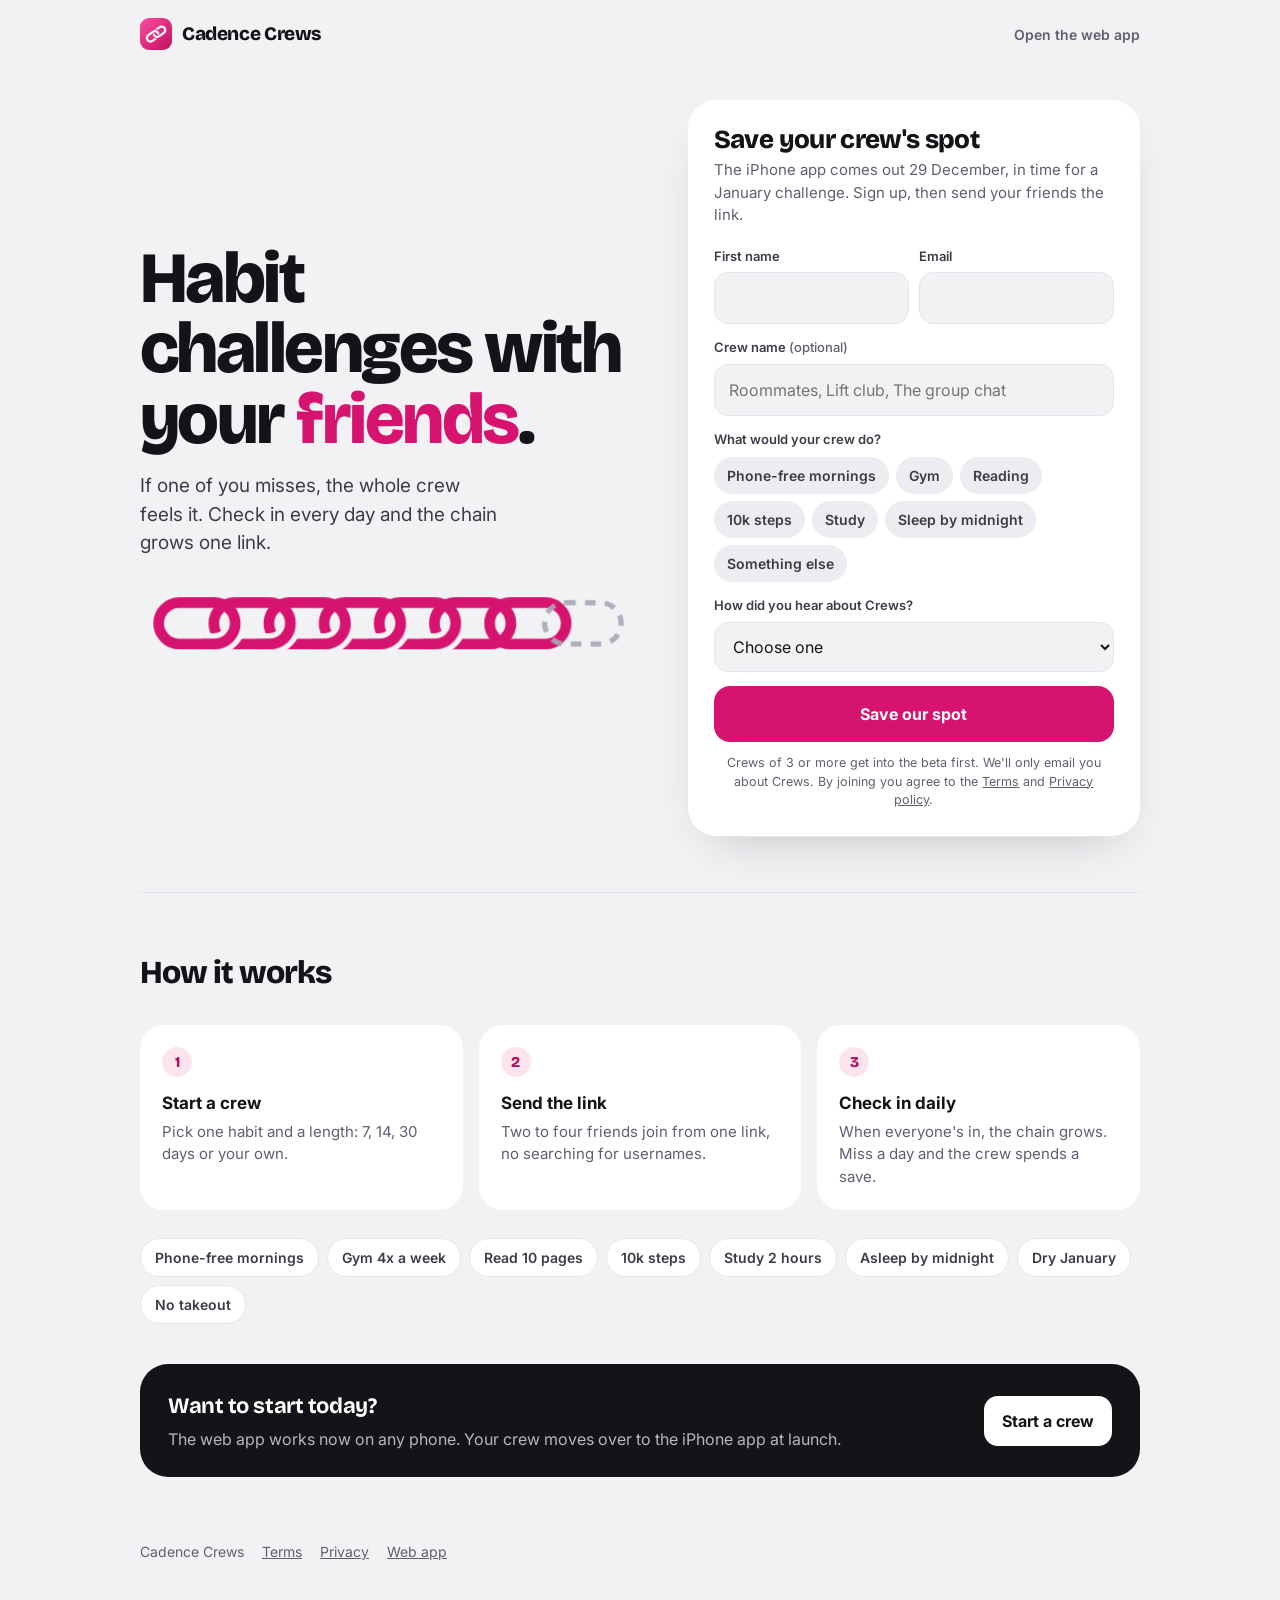
==== join/index.html @ 06589465 "Add Terms of Use, a 13+ agreement at sign-up, and fuller privacy policy Co-Authored-By: Claude Opus " ====
<!doctype html>
<html lang="en">
<head>
<meta charset="utf-8">
<meta name="viewport" content="width=device-width, initial-scale=1, viewport-fit=cover">
<title>Cadence Crews · Habit challenges with your friends</title>
<meta name="description" content="Start a habit challenge with 2 to 4 friends. Everyone checks in each day, and the chain only grows when the whole crew is in.">
<meta name="theme-color" content="#F2F2F5" media="(prefers-color-scheme: light)">
<meta name="theme-color" content="#0E0F13" media="(prefers-color-scheme: dark)">
<link rel="icon" href="../icon.svg" type="image/svg+xml">
<link rel="apple-touch-icon" href="../icon-180.png">
<meta property="og:title" content="Cadence Crews: habit challenges with your friends">
<meta property="og:description" content="If one of you misses, the whole crew feels it. Save your crew's spot.">
<meta property="og:image" content="https://tayneoh.github.io/cadence-crews/icon-512.png">
<meta name="twitter:card" content="summary">
<link rel="preconnect" href="https://fonts.googleapis.com">
<link rel="stylesheet" href="https://fonts.googleapis.com/css2?family=Bricolage+Grotesque:opsz,wght@12..96,500;12..96,700;12..96,800&family=Inter:wght@400;500;600;700&display=swap">
<style>
:root{
  --bg:#F2F2F5; --card:#FFFFFF; --ink:#141418; --muted:#5E6070; --soft:#3A3C48; --line:#E4E5EC; --chip:#ECECF1;
  --hero:#141418; --hero-fg:#FFFFFF; --hero-muted:#B4B6C2;
  --btn:#141418; --btn-fg:#FFFFFF;
  --chain:#D6146F; --chain-hi:#FF4FA3; --chain-text:#B0105C; --chain-tint:#FCE4EF; --chain-fg:#FFFFFF; --wait:#A6A8B6;
  --err:#B42318;
  --display:'Bricolage Grotesque',Inter,system-ui,sans-serif; --body:Inter,system-ui,-apple-system,sans-serif;
}
@media (prefers-color-scheme: dark){:root:not([data-theme="light"]){
  --bg:#0E0F13; --card:#1B1C22; --ink:#F2F2F5; --muted:#A0A3B1; --soft:#C9CBD6; --line:#2A2C35; --chip:#24262E;
  --hero:#1B1C22; --hero-fg:#FFFFFF; --hero-muted:#A0A3B1;
  --btn:#F2F2F5; --btn-fg:#141418;
  --chain:#FF3D96; --chain-hi:#FF5FA8; --chain-text:#FF7DB8; --chain-tint:#3A1427; --chain-fg:#141418; --wait:#5E6070;
  --err:#FF8A80; color-scheme:dark}}
:root[data-theme="dark"]{
  --bg:#0E0F13; --card:#1B1C22; --ink:#F2F2F5; --muted:#A0A3B1; --soft:#C9CBD6; --line:#2A2C35; --chip:#24262E;
  --hero:#1B1C22; --hero-fg:#FFFFFF; --hero-muted:#A0A3B1;
  --btn:#F2F2F5; --btn-fg:#141418;
  --chain:#FF3D96; --chain-hi:#FF5FA8; --chain-text:#FF7DB8; --chain-tint:#3A1427; --chain-fg:#141418; --wait:#5E6070;
  --err:#FF8A80; color-scheme:dark}
*{box-sizing:border-box}
html{-webkit-text-size-adjust:100%}
body{margin:0;background:var(--bg);color:var(--ink);font:16px/1.5 var(--body);-webkit-font-smoothing:antialiased}
a{color:inherit}
button,input,select{font:inherit;color:inherit}
.wrap{max-width:1040px;margin:0 auto;padding:0 20px}
header.top{display:flex;align-items:center;justify-content:space-between;padding:18px 0}
.brand{display:flex;align-items:center;gap:10px;font-family:var(--display);font-weight:800;font-size:19px;letter-spacing:-.02em;text-decoration:none}
.brand img{width:32px;height:32px;border-radius:9px}
.top a.app{font-size:14px;font-weight:600;color:var(--muted);text-decoration:none}
.top a.app:hover{color:var(--ink)}

.hero{display:grid;grid-template-columns:1.05fr .95fr;gap:48px;align-items:center;padding:32px 0 56px}
h1{font-family:var(--display);font-weight:800;letter-spacing:-.035em;line-height:.98;font-size:clamp(42px,6.4vw,72px);margin:0 0 18px}
h1 em{font-style:normal;color:var(--chain)}
.lede{font-size:19px;color:var(--soft);max-width:30ch;margin:0 0 26px}
.chainbox{margin:4px 0 26px;max-width:520px}
.chainbox svg{display:block;width:100%;height:auto;overflow:visible}
.counter{display:inline-flex;align-items:center;gap:8px;font-size:14px;font-weight:600;color:var(--muted)}
.counter b{font-family:var(--display);font-size:17px;color:var(--ink)}
.dot{width:8px;height:8px;border-radius:50%;background:var(--chain);box-shadow:0 0 0 4px var(--chain-tint)}

.card{background:var(--card);border-radius:28px;padding:26px;box-shadow:0 1px 0 var(--line),0 20px 50px -30px rgba(20,20,24,.35)}
.card h2{font-family:var(--display);font-weight:800;font-size:26px;letter-spacing:-.025em;line-height:1.05;margin:0 0 6px}
.card .sub{color:var(--muted);font-size:15px;margin:0 0 20px}
label.f{display:block;font-size:13px;font-weight:600;color:var(--soft);margin:0 0 6px}
.field{margin:0 0 14px}
.in{width:100%;border:1px solid var(--line);background:var(--bg);border-radius:14px;padding:13px 14px;font-size:16px;outline:none;transition:border-color .15s,box-shadow .15s}
.in:focus{border-color:var(--chain);box-shadow:0 0 0 3px var(--chain-tint)}
.two{display:grid;grid-template-columns:1fr 1fr;gap:10px}
.chips{display:flex;flex-wrap:wrap;gap:7px}
.chip{border:0;border-radius:99px;padding:8px 13px;font-size:14px;font-weight:600;background:var(--chip);color:var(--soft);cursor:pointer;transition:transform .1s}
.chip:active{transform:scale(.96)}
.chip[aria-pressed="true"]{background:var(--chain-tint);color:var(--chain-text)}
.btn{display:flex;align-items:center;justify-content:center;gap:8px;width:100%;border:0;border-radius:16px;padding:16px;font-weight:700;font-size:16px;background:var(--chain);color:var(--chain-fg);cursor:pointer;transition:transform .12s,opacity .15s}
.btn:active{transform:scale(.98)}
.btn[disabled]{opacity:.5;cursor:default}
.btn.dark{background:var(--btn);color:var(--btn-fg)}
.btn.ghost{background:var(--bg);color:var(--ink);border:1px solid var(--line)}
.fine{font-size:12.5px;color:var(--muted);margin:12px 0 0;text-align:center}
.err{color:var(--err);font-size:14px;font-weight:600;margin:0 0 12px;min-height:0}
.err:empty{display:none}
.hide{display:none!important}

.invite-head{display:flex;align-items:center;gap:12px;margin:0 0 16px}
.faces{display:flex}
.av{width:38px;height:38px;border-radius:50%;display:flex;align-items:center;justify-content:center;font-weight:700;font-size:14px;color:#141418;border:3px solid var(--card);margin-left:-8px}
.av:first-child{margin-left:0}
.av.wait{background:transparent!important;border:2px dashed var(--wait);color:var(--muted)}
.crewtag{display:inline-block;background:var(--chain-tint);color:var(--chain-text);font-weight:700;font-size:13px;border-radius:99px;padding:4px 10px;margin:0 0 10px}

.share{display:flex;gap:8px;margin:0 0 10px}
.share .in{font-size:14px;font-family:ui-monospace,SFMono-Regular,Menlo,monospace;color:var(--soft)}
.share .btn{width:auto;padding:0 18px;flex:none}
.grid3{display:grid;grid-template-columns:1fr 1fr;gap:8px}

section.how{padding:56px 0 24px;border-top:1px solid var(--line)}
section.how h3{font-family:var(--display);font-weight:800;font-size:32px;letter-spacing:-.03em;margin:0 0 28px}
.steps{display:grid;grid-template-columns:repeat(3,1fr);gap:16px}
.step{background:var(--card);border-radius:24px;padding:22px}
.step .n{font-family:var(--display);font-weight:800;font-size:15px;color:var(--chain-text);background:var(--chain-tint);width:30px;height:30px;border-radius:50%;display:flex;align-items:center;justify-content:center;margin:0 0 14px}
.step b{display:block;font-size:17px;margin:0 0 4px}
.step p{margin:0;color:var(--muted);font-size:15px}
.ideas{display:flex;flex-wrap:wrap;gap:8px;margin:28px 0 0}
.ideas span{background:var(--card);border:1px solid var(--line);border-radius:99px;padding:8px 14px;font-size:14px;font-weight:600;color:var(--soft)}
.now{display:flex;align-items:center;justify-content:space-between;gap:20px;flex-wrap:wrap;background:var(--hero);color:var(--hero-fg);border-radius:28px;padding:26px 28px;margin:40px 0 0}
.now p{margin:4px 0 0;color:var(--hero-muted)}
.now b{font-family:var(--display);font-size:22px;letter-spacing:-.02em}
.now a{background:var(--hero-fg);color:var(--hero);text-decoration:none;font-weight:700;border-radius:14px;padding:13px 18px}
footer{padding:40px 0 48px;color:var(--muted);font-size:14px;display:flex;gap:18px;flex-wrap:wrap}
footer a{color:var(--muted)}

/* chain */
.lk{transform-box:view-box}
.lk.drop{animation:drop .5s cubic-bezier(.3,1.5,.5,1) both}
.lk.swing{animation:swing 1.5s cubic-bezier(.25,.9,.3,1) both}
.lk.wait{opacity:.9}
.lk.wait rect{stroke-dasharray:8 7;animation:march 1.2s linear infinite}
.spark{opacity:0}
.spark.go{animation:spark .7s ease-out both}
@keyframes drop{from{opacity:0;transform:translateY(-14px)}to{opacity:1;transform:none}}
@keyframes swing{0%{opacity:0;transform:rotate(-95deg)}12%{opacity:1}40%{transform:rotate(14deg)}62%{transform:rotate(-6deg)}80%{transform:rotate(2deg)}100%{transform:rotate(0)}}
@keyframes march{to{stroke-dashoffset:-30}}
@keyframes spark{0%{opacity:1;transform:translate(0,0) scale(1)}100%{opacity:0;transform:translate(var(--dx),var(--dy)) scale(.4)}}
@media (prefers-reduced-motion:reduce){.lk.drop,.lk.swing,.spark.go,.lk.wait rect{animation:none}}

@media (max-width:860px){
  .hero{grid-template-columns:1fr;gap:28px;padding:16px 0 40px}
  .lede{max-width:none}
  .steps{grid-template-columns:1fr}
}
@media (max-width:420px){
  .wrap{padding:0 16px}
  .card{padding:20px;border-radius:24px}
  .two{grid-template-columns:1fr}
  .top a.app{display:none}
}
</style>
</head>
<body>
<div class="wrap">
  <header class="top">
    <a class="brand" href="./"><img src="../icon-180.png" alt="">Cadence Crews</a>
    <a class="app" href="../">Open the web app</a>
  </header>

  <main>
    <section class="hero">
      <div>
        <h1>Habit challenges with your <em>friends</em>.</h1>
        <p class="lede">If one of you misses, the whole crew feels it. Check in every day and the chain grows one link.</p>
        <div class="chainbox" id="chain" aria-hidden="true"></div>
        <div class="counter hide" id="counter"><span class="dot"></span><span><b id="count-crews">0</b> crews waiting for the app</span></div>
      </div>

      <div class="card" id="card">
        <!-- sign-up -->
        <form id="form" novalidate>
          <div id="invite" class="hide">
            <div class="invite-head"><div class="faces" id="inv-faces"></div></div>
            <span class="crewtag" id="inv-tag"></span>
            <h2 id="inv-title">Your crew saved you a spot</h2>
            <p class="sub" id="inv-sub">Add your email to join them on the list.</p>
          </div>
          <div id="fresh">
            <h2>Save your crew's spot</h2>
            <p class="sub">The iPhone app comes out 29 December, in time for a January challenge. Sign up, then send your friends the link.</p>
          </div>

          <div class="two">
            <div class="field"><label class="f" for="name">First name</label><input class="in" id="name" autocomplete="given-name" maxlength="24" required></div>
            <div class="field"><label class="f" for="email">Email</label><input class="in" id="email" type="email" inputmode="email" autocomplete="email" maxlength="254" required></div>
          </div>
          <div id="crew-fields">
            <div class="field"><label class="f" for="crew">Crew name <span style="font-weight:500;color:var(--muted)">(optional)</span></label><input class="in" id="crew" maxlength="32" placeholder="Roommates, Lift club, The group chat"></div>
            <div class="field">
              <span class="f" style="display:block;font-size:13px;font-weight:600;color:var(--soft);margin:0 0 8px">What would your crew do?</span>
              <div class="chips" id="challenges" role="group" aria-label="Challenge"></div>
            </div>
          </div>
          <div class="field"><label class="f" for="heard">How did you hear about Crews?</label>
            <select class="in" id="heard">
              <option value="">Choose one</option>
              <option>TikTok</option><option>Instagram</option><option>A friend</option><option>YouTube</option><option>On campus</option><option>Somewhere else</option>
            </select>
          </div>
          <p class="err" id="err" role="alert"></p>
          <button class="btn" id="submit" type="submit">Save our spot</button>
          <p class="fine">Crews of 3 or more get into the beta first. We'll only email you about Crews. By joining you agree to the <a href="../terms.html">Terms</a> and <a href="../privacy.html">Privacy policy</a>.</p>
        </form>

        <!-- after sign-up -->
        <div id="done" class="hide">
          <div class="invite-head"><div class="faces" id="done-faces"></div></div>
          <span class="crewtag" id="done-tag"></span>
          <h2 id="done-title">You're on the list</h2>
          <p class="sub" id="done-sub">Now get your crew. Send this link to 2 to 4 friends. Crews of 3 or more get into the beta first.</p>
          <div class="share"><input class="in" id="link" readonly aria-label="Your crew's link"><button class="btn dark" id="copy" type="button">Copy</button></div>
          <div class="grid3">
            <button class="btn" id="native" type="button">Send to friends</button>
            <a class="btn ghost" id="sms" href="#" style="text-decoration:none">Text it</a>
          </div>
          <p class="fine">Can't wait? <a href="../">Start a crew in the web app</a> today.</p>
        </div>

        <div id="already" class="hide">
          <h2>You're already on the list</h2>
          <p class="sub">That email has a spot. If you lost your crew's link, ask a friend in your crew to send it again, or start a crew now in the web app.</p>
          <a class="btn dark" href="../" style="text-decoration:none">Open the web app</a>
          <p class="fine"><a href="#" id="again">Use a different email</a></p>
        </div>
      </div>
    </section>

    <section class="how">
      <h3>How it works</h3>
      <div class="steps">
        <div class="step"><div class="n">1</div><b>Start a crew</b><p>Pick one habit and a length: 7, 14, 30 days or your own.</p></div>
        <div class="step"><div class="n">2</div><b>Send the link</b><p>Two to four friends join from one link, no searching for usernames.</p></div>
        <div class="step"><div class="n">3</div><b>Check in daily</b><p>When everyone's in, the chain grows. Miss a day and the crew spends a save.</p></div>
      </div>
      <div class="ideas" aria-label="Challenge ideas">
        <span>Phone-free mornings</span><span>Gym 4x a week</span><span>Read 10 pages</span><span>10k steps</span><span>Study 2 hours</span><span>Asleep by midnight</span><span>Dry January</span><span>No takeout</span>
      </div>
      <div class="now">
        <div><b>Want to start today?</b><p>The web app works now on any phone. Your crew moves over to the iPhone app at launch.</p></div>
        <a href="../">Start a crew</a>
      </div>
    </section>
  </main>

  <footer>
    <span>Cadence Crews</span>
    <a href="../terms.html">Terms</a>
    <a href="../privacy.html">Privacy</a>
    <a href="../">Web app</a>
  </footer>
</div>

<script src="../config.js"></script>
<script>
(function(){
  const CFG = window.CREWS_CONFIG || {};
  const LIVE = !!(CFG.supabaseUrl && CFG.supabaseKey);
  const $ = id => document.getElementById(id);
  const store = {
    get(k){ try { return JSON.parse(localStorage.getItem(k)); } catch (e) { return null; } },
    set(k, v){ try { localStorage.setItem(k, JSON.stringify(v)); } catch (e) {} },
    del(k){ try { localStorage.removeItem(k); } catch (e) {} }
  };
  const ss = {
    get(k){ try { return sessionStorage.getItem(k); } catch (e) { return null; } },
    set(k, v){ try { sessionStorage.setItem(k, v); } catch (e) {} }
  };
  const esc = s => String(s == null ? '' : s).replace(/[&<>"']/g, c => ({'&':'&amp;','<':'&lt;','>':'&gt;','"':'&quot;',"'":'&#39;'}[c]));
  const COLORS = ['#FFB3D1', '#C9C4FF', '#A8E6CF', '#FFD59E', '#9ED8FF', '#FFC4A8', '#D6F5A3', '#E4C1F9'];

  // ---------- where this visit came from ----------
  const q = new URLSearchParams(location.search);
  const code = (q.get('c') || '').trim().toLowerCase().replace(/[^a-z0-9]/g, '').slice(0, 16);
  let src = store.get('crews_src');
  const fromUrl = {};
  ['utm_source', 'utm_medium', 'utm_campaign', 'utm_content'].forEach(k => { const v = q.get(k); if (v) fromUrl[k] = v.slice(0, 100); });
  // short tags for bios: ?s=tiktok works like ?utm_source=tiktok
  if (!fromUrl.utm_source && q.get('s')) fromUrl.utm_source = q.get('s').slice(0, 100);
  const ref = document.referrer && !document.referrer.startsWith(location.origin) ? document.referrer.slice(0, 200) : '';
  if (Object.keys(fromUrl).length || (ref && !src)) {
    // the most recent tagged visit wins; it's what we credit when they sign up, even days later
    src = Object.assign({}, fromUrl, ref ? {referrer: ref} : {});
    store.set('crews_src', src);
  }
  src = src || {};

  // ---------- Supabase calls (no library needed for these) ----------
  async function rpc(fn, args){
    if (!LIVE) return demo(fn, args);
    const r = await fetch(CFG.supabaseUrl.replace(/\/$/, '') + '/rest/v1/rpc/' + fn, {
      method: 'POST',
      headers: {'Content-Type': 'application/json', apikey: CFG.supabaseKey, Authorization: 'Bearer ' + CFG.supabaseKey},
      body: JSON.stringify(args || {})
    });
    const text = await r.text();
    let body = null; try { body = text ? JSON.parse(text) : null; } catch (e) {}
    if (!r.ok) throw new Error((body && body.message) || 'Something went wrong. Try again.');
    return body;
  }
  // with config.js empty, pretend so the page can be tried out
  function demo(fn, args){
    const db = store.get('crews_demo_wl') || {crews: {}, emails: {}};
    let out = null;
    if (fn === 'waitlist_total') out = {people: 1238, crews: 412, full_crews: 230};
    if (fn === 'waitlist_crew') out = db.crews[args.p_code] || null;
    if (fn === 'waitlist_join') {
      const e = (args.p_email || '').toLowerCase();
      if (db.emails[e]) out = {status: 'already'};
      else {
        let c = args.p_code && db.crews[args.p_code], k = args.p_code, leader = false;
        if (!c) { k = Math.random().toString(36).slice(2, 10); c = db.crews[k] = {name: args.p_crew_name || '', challenge: args.p_challenge || '', count: 0, members: []}; leader = true; }
        c.count++; c.members.push(args.p_name.split(' ')[0]); db.emails[e] = k;
        out = {status: 'ok', code: k, crew_name: c.name, challenge: c.challenge, count: c.count, leader};
      }
    }
    store.set('crews_demo_wl', db);
    return new Promise(res => setTimeout(() => res(out), 350));
  }

  // ---------- the chain ----------
  // links drawn like the app icon: same-size ovals, each passing over the one before it at the top and under it at the bottom
  function chainSVG(n, filled, o){
    o = Object.assign({W: 58, gap: 6}, o || {});
    const W = o.W, H = +(W * .54).toFixed(1), sw = +(W * .14).toFixed(1), step = W * .72, R = H / 2, pad = sw + 6;
    const vw = (n - 1) * step + W + pad * 2, vh = H + pad * 2 + 4;
    const dd = step + H - W, yo = Math.sqrt(Math.max(0, R * R - (dd / 2) * (dd / 2)));
    const cy = pad + H / 2;
    const rr = (x, extra) => `<rect x="${x.toFixed(1)}" y="${pad}" width="${W}" height="${H}" rx="${R}" fill="none"${extra}/>`;
    let defs = '', links = '', over = '';
    for (let i = 0; i < n; i++) {
      const x = pad + i * step, st = i < filled ? 'on' : 'wait';
      const cls = st === 'wait' ? 'wait' : (i === filled - 1 && o.swingLast ? 'swing' : 'drop');
      const delay = cls === 'swing' ? o.swingAt : i * 70;
      const stroke = st === 'on' ? ` stroke="var(--chain)" stroke-width="${sw}"` : ` stroke="var(--wait)" stroke-width="${(sw * .5).toFixed(1)}"`;
      links += `<g class="lk ${cls}" data-i="${i}" style="animation-delay:${delay}ms;transform-origin:${(x + R).toFixed(1)}px ${cy.toFixed(1)}px">${rr(x, stroke)}</g>`;
      // where this link crosses the next one at the bottom, draw this link back on top, with a gap around it
      if (st === 'on' && i + 1 < filled) {
        const xm = x + (W + step) / 2, b = sw * 1.4;
        const id = 'c' + i + Math.random().toString(36).slice(2, 6);
        defs += `<clipPath id="${id}"><rect x="${(xm - b * 1.5).toFixed(1)}" y="${(cy + yo - b).toFixed(1)}" width="${(b * 3).toFixed(1)}" height="${(b * 2).toFixed(1)}"/></clipPath>`;
        over += `<g class="lk ${i + 1 === filled - 1 && o.swingLast ? 'ov-late' : 'drop'}" style="animation-delay:${(i + 1) * 70}ms" clip-path="url(#${id})">${rr(x, ` stroke="var(--bg-chain, var(--bg))" stroke-width="${(sw * 2).toFixed(1)}"`)}${rr(x, ` stroke="var(--chain)" stroke-width="${sw}"`)}</g>`;
      }
    }
    // sparks for the link that swings on last
    let fx = '';
    if (o.swingLast && filled > 0) {
      const cx = pad + (filled - 1) * step + W / 2;
      for (let j = 0; j < 8; j++) {
        const a = j / 8 * Math.PI * 2, dist = W * .9;
        fx += `<circle class="spark" cx="${cx.toFixed(1)}" cy="${cy.toFixed(1)}" r="${(sw / 2.4).toFixed(1)}" fill="var(--chain)" style="--dx:${(Math.cos(a) * dist).toFixed(1)}px;--dy:${(Math.sin(a) * dist * .7).toFixed(1)}px"/>`;
      }
    }
    return `<svg viewBox="0 0 ${vw.toFixed(1)} ${vh.toFixed(1)}" role="img" aria-label="${filled} of ${n} links"><defs>${defs}</defs>${links}${over}${fx}</svg>`;
  }

  // hero: a crew's chain, with the newest link swinging on when the last friend checks in
  function heroChain(){
    const box = $('chain'), n = 8, filled = 7, at = 900;
    box.innerHTML = chainSVG(n, filled, {swingLast: true, swingAt: at});
    // the overlap piece for the new link appears once it has landed
    box.querySelectorAll('.ov-late').forEach(g => { g.style.opacity = 0; setTimeout(() => { g.style.transition = 'opacity .2s'; g.style.opacity = 1; }, at + 700); });
    setTimeout(() => box.querySelectorAll('.spark').forEach(s => s.classList.add('go')), at + 520);
  }
  heroChain();

  // ---------- faces ----------
  function faces(el, names, total){
    total = Math.max(total, names.length);
    let h = names.map((nm, i) => `<div class="av" style="background:${COLORS[i % COLORS.length]}">${esc((nm || '?').slice(0, 1).toUpperCase())}</div>`).join('');
    for (let i = names.length; i < total; i++) h += `<div class="av wait">+</div>`;
    el.innerHTML = h;
  }

  // ---------- challenge chips ----------
  const IDEAS = ['Phone-free mornings', 'Gym', 'Reading', '10k steps', 'Study', 'Sleep by midnight', 'Something else'];
  let challenge = '';
  $('challenges').innerHTML = IDEAS.map(t => `<button type="button" class="chip" aria-pressed="false">${esc(t)}</button>`).join('');
  $('challenges').addEventListener('click', e => {
    const b = e.target.closest('.chip'); if (!b) return;
    const on = b.getAttribute('aria-pressed') !== 'true';
    $('challenges').querySelectorAll('.chip').forEach(c => c.setAttribute('aria-pressed', 'false'));
    b.setAttribute('aria-pressed', on ? 'true' : 'false');
    challenge = on ? b.textContent : '';
  });

  // ---------- counter ----------
  rpc('waitlist_total').then(t => {
    if (t && t.crews >= 10) { $('count-crews').textContent = t.crews.toLocaleString(); $('counter').classList.remove('hide'); }
  }).catch(() => {});

  // ---------- count this visit (once per tab) ----------
  // your own visits aren't counted: opening the stats page (or this page with ?notrack=1) marks this browser as yours
  if (q.get('notrack') === '1') store.set('crews_no_track', true);
  if (!ss.get('crews_seen') && !store.get('crews_no_track')) {
    ss.set('crews_seen', '1');
    rpc('site_visit', {p_page: 'join', p_src: Object.assign({}, src, ref ? {referrer: ref} : {}), p_invited: !!code}).catch(() => {});
  }

  // ---------- invited by a friend ----------
  let invite = null;
  if (code) {
    rpc('waitlist_crew', {p_code: code}).then(c => {
      if (!c) return;
      invite = c;
      const first = (c.members || []).filter(Boolean)[0];
      $('fresh').classList.add('hide'); $('crew-fields').classList.add('hide'); $('invite').classList.remove('hide');
      faces($('inv-faces'), (c.members || []).map(m => m || '?'), Math.max(4, c.count + 1));
      $('inv-tag').textContent = c.name || 'Your crew';
      if (c.name) $('inv-tag').classList.remove('hide'); else $('inv-tag').classList.add('hide');
      $('inv-title').textContent = first ? `${first} saved you a spot` : 'Your crew saved you a spot';
      $('inv-sub').textContent = c.challenge
        ? `Join ${c.count === 1 ? first || 'them' : 'the ' + c.count + ' of them'} on the list for ${c.challenge.toLowerCase()}. The app comes out 29 December.`
        : 'Add your email to join them on the list. The app comes out 29 December.';
      $('submit').textContent = 'Join the crew';
    }).catch(() => {});
  }

  // ---------- returning visitor who already signed up ----------
  const mine = store.get('crews_wl');
  if (mine && mine.code && (!code || code === mine.code)) showDone(mine, true);

  // ---------- sign up ----------
  $('form').addEventListener('submit', async e => {
    e.preventDefault();
    const name = $('name').value.trim(), email = $('email').value.trim();
    $('err').textContent = '';
    if (!name) { $('err').textContent = 'Add your first name.'; $('name').focus(); return; }
    if (!/^[^@\s]+@[^@\s]+\.[^@\s]+$/.test(email)) { $('err').textContent = 'Check your email address.'; $('email').focus(); return; }
    $('submit').disabled = true;
    try {
      const r = await rpc('waitlist_join', {
        p_email: email, p_name: name, p_code: invite ? code : null,
        p_crew_name: invite ? null : $('crew').value.trim(), p_challenge: invite ? null : challenge,
        p_heard: $('heard').value || null, p_src: src
      });
      if (r && r.status === 'already') { $('form').classList.add('hide'); $('already').classList.remove('hide'); return; }
      const saved = {code: r.code, crew_name: r.crew_name, challenge: r.challenge, count: r.count, name, members: invite ? (invite.members || []).concat([name]) : [name]};
      store.set('crews_wl', saved);
      showDone(saved, false);
    } catch (err) {
      $('err').textContent = err.message || 'Something went wrong. Try again.';
    } finally {
      $('submit').disabled = false;
    }
  });
  $('again').addEventListener('click', e => { e.preventDefault(); $('already').classList.add('hide'); $('form').classList.remove('hide'); $('email').select(); });

  function showDone(m, returning){
    $('form').classList.add('hide'); $('already').classList.add('hide'); $('done').classList.remove('hide');
    const link = location.origin + location.pathname + '?c=' + m.code;
    $('link').value = link;
    const members = (m.members || [m.name]).map(x => (x || '?').split(' ')[0]);
    const count = Math.max(m.count || 1, members.length);
    faces($('done-faces'), members.slice(0, count), Math.max(4, count + 1));
    $('done-tag').textContent = m.crew_name || '';
    $('done-tag').classList.toggle('hide', !m.crew_name);
    const need = Math.max(0, 3 - count);
    $('done-title').textContent = returning ? 'Your crew\'s spot is saved' : (count > 1 ? 'You\'re in the crew' : 'You\'re on the list');
    $('done-sub').textContent = need
      ? `Now get your crew. Send this link to ${need === 1 ? 'one more friend' : '2 to 4 friends'}. Crews of 3 or more get into the beta first.`
      : `Your crew has ${count} people, so you're in line for the beta. Send the link to anyone else who should join.`;
    const msg = `I saved us a spot on Cadence Crews${m.challenge ? ' for ' + m.challenge.toLowerCase() : ''}. Join my crew: ${link}`;
    $('sms').href = 'sms:?&body=' + encodeURIComponent(msg);
    $('native').onclick = async () => {
      if (navigator.share) { try { await navigator.share({title: 'Cadence Crews', text: msg.replace(link, '').trim(), url: link}); } catch (e) {} }
      else copy(msg);
    };
    $('copy').onclick = () => copy(link);
    // friends may have joined since; show the crew as it is now
    if (returning === true) rpc('waitlist_crew', {p_code: m.code}).then(c => {
      if (!c || !c.count) return;
      store.set('crews_wl', Object.assign({}, m, {count: c.count, members: (c.members || []).map(x => x || '?')}));
      if (c.count !== m.count) showDone(Object.assign({}, m, {count: c.count, members: (c.members || []).map(x => x || '?')}), 'updated');
    }).catch(() => {});
  }
  async function copy(text){
    try { await navigator.clipboard.writeText(text); } catch (e) { $('link').select(); try { document.execCommand('copy'); } catch (e2) {} }
    $('copy').textContent = 'Copied'; setTimeout(() => { $('copy').textContent = 'Copy'; }, 1600);
  }
})();
</script>
</body>
</html>
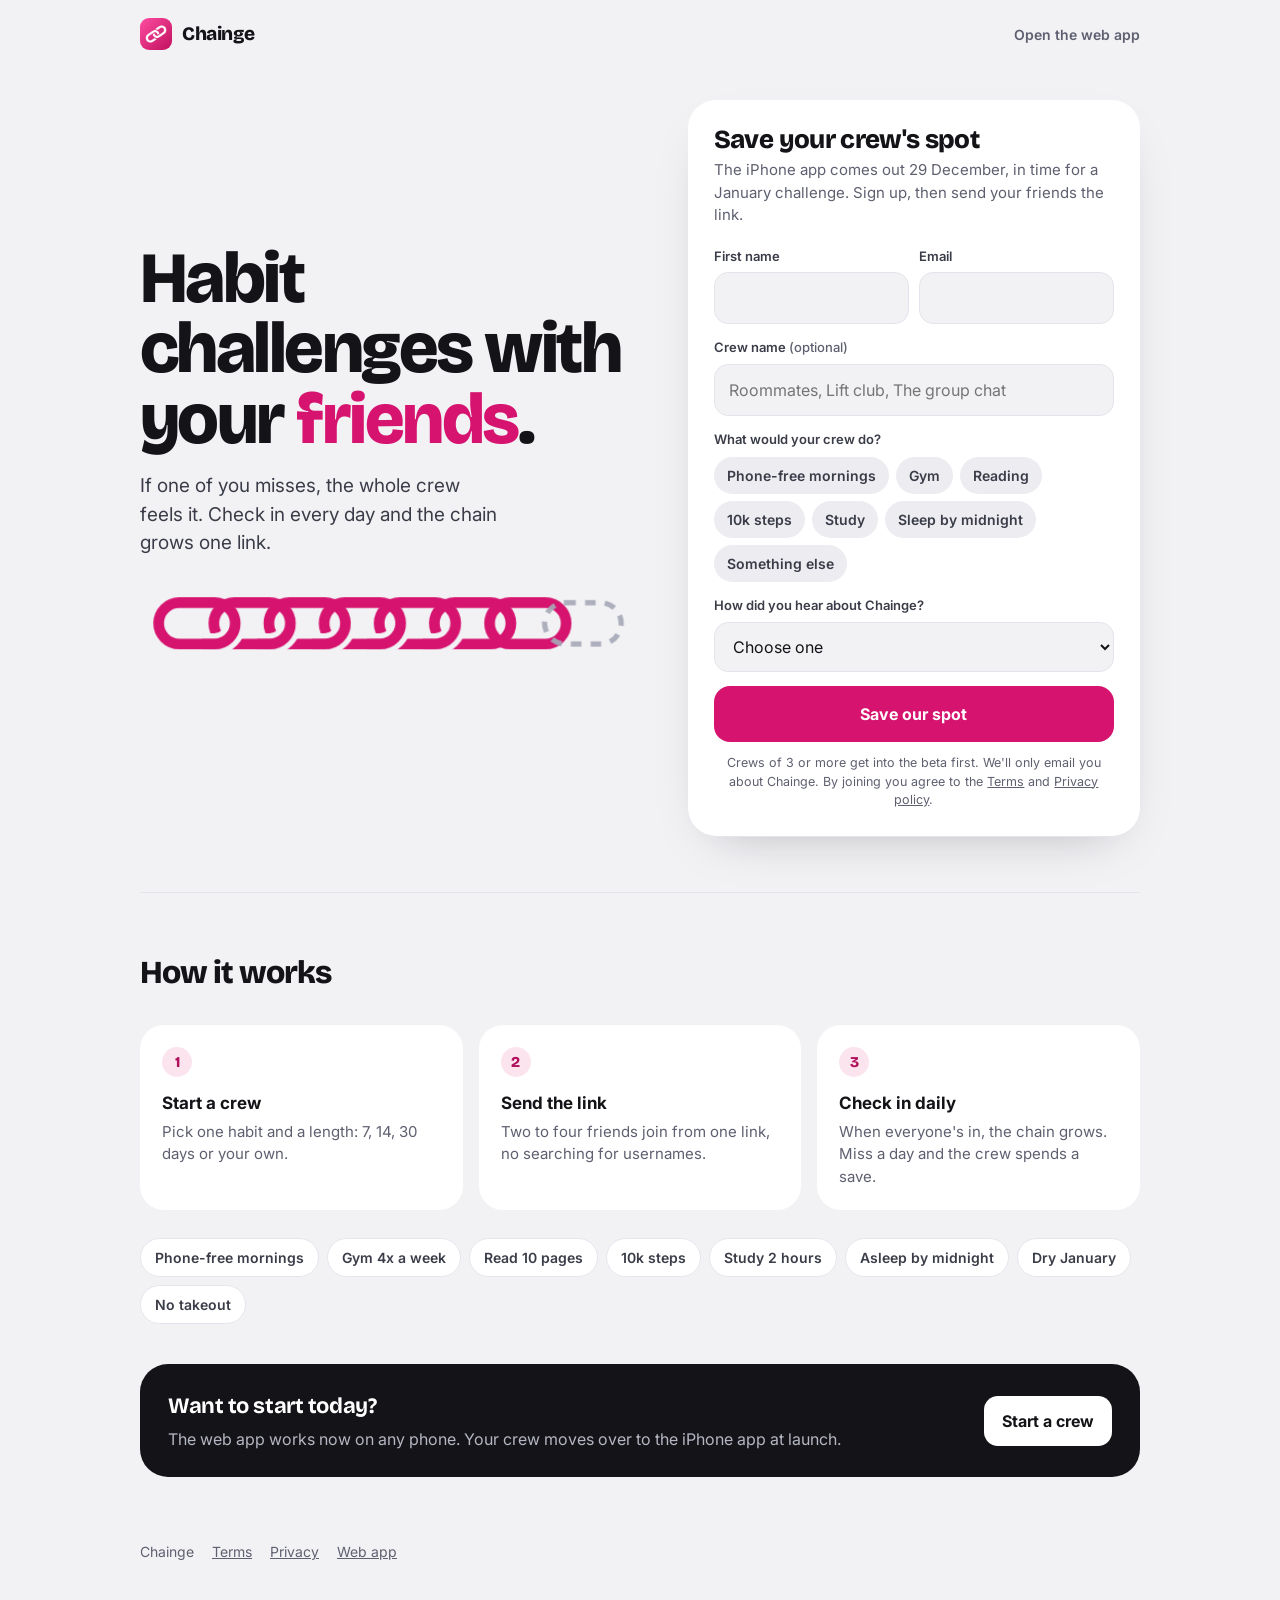
==== commit 69637722: "Rename the app to Chainge Co-Authored-By: Claude Opus 5.5 <noreply@anthropic.com> Claude-Session: ht" ====
--- a/join/index.html
+++ b/join/index.html
@@ -3,13 +3,13 @@
 <head>
 <meta charset="utf-8">
 <meta name="viewport" content="width=device-width, initial-scale=1, viewport-fit=cover">
-<title>Cadence Crews · Habit challenges with your friends</title>
+<title>Chainge · Habit challenges with your friends</title>
 <meta name="description" content="Start a habit challenge with 2 to 4 friends. Everyone checks in each day, and the chain only grows when the whole crew is in.">
 <meta name="theme-color" content="#F2F2F5" media="(prefers-color-scheme: light)">
 <meta name="theme-color" content="#0E0F13" media="(prefers-color-scheme: dark)">
 <link rel="icon" href="../icon.svg" type="image/svg+xml">
 <link rel="apple-touch-icon" href="../icon-180.png">
-<meta property="og:title" content="Cadence Crews: habit challenges with your friends">
+<meta property="og:title" content="Chainge: habit challenges with your friends">
 <meta property="og:description" content="If one of you misses, the whole crew feels it. Save your crew's spot.">
 <meta property="og:image" content="https://tayneoh.github.io/cadence-crews/icon-512.png">
 <meta name="twitter:card" content="summary">
@@ -138,7 +138,7 @@
 <body>
 <div class="wrap">
   <header class="top">
-    <a class="brand" href="./"><img src="../icon-180.png" alt="">Cadence Crews</a>
+    <a class="brand" href="./"><img src="../icon-180.png" alt="">Chainge</a>
     <a class="app" href="../">Open the web app</a>
   </header>
 
@@ -176,7 +176,7 @@
               <div class="chips" id="challenges" role="group" aria-label="Challenge"></div>
             </div>
           </div>
-          <div class="field"><label class="f" for="heard">How did you hear about Crews?</label>
+          <div class="field"><label class="f" for="heard">How did you hear about Chainge?</label>
             <select class="in" id="heard">
               <option value="">Choose one</option>
               <option>TikTok</option><option>Instagram</option><option>A friend</option><option>YouTube</option><option>On campus</option><option>Somewhere else</option>
@@ -184,7 +184,7 @@
           </div>
           <p class="err" id="err" role="alert"></p>
           <button class="btn" id="submit" type="submit">Save our spot</button>
-          <p class="fine">Crews of 3 or more get into the beta first. We'll only email you about Crews. By joining you agree to the <a href="../terms.html">Terms</a> and <a href="../privacy.html">Privacy policy</a>.</p>
+          <p class="fine">Crews of 3 or more get into the beta first. We'll only email you about Chainge. By joining you agree to the <a href="../terms.html">Terms</a> and <a href="../privacy.html">Privacy policy</a>.</p>
         </form>
 
         <!-- after sign-up -->
@@ -228,7 +228,7 @@
   </main>
 
   <footer>
-    <span>Cadence Crews</span>
+    <span>Chainge</span>
     <a href="../terms.html">Terms</a>
     <a href="../privacy.html">Privacy</a>
     <a href="../">Web app</a>
@@ -444,10 +444,10 @@
     $('done-sub').textContent = need
       ? `Now get your crew. Send this link to ${need === 1 ? 'one more friend' : '2 to 4 friends'}. Crews of 3 or more get into the beta first.`
       : `Your crew has ${count} people, so you're in line for the beta. Send the link to anyone else who should join.`;
-    const msg = `I saved us a spot on Cadence Crews${m.challenge ? ' for ' + m.challenge.toLowerCase() : ''}. Join my crew: ${link}`;
+    const msg = `I saved us a spot on Chainge${m.challenge ? ' for ' + m.challenge.toLowerCase() : ''}. Join my crew: ${link}`;
     $('sms').href = 'sms:?&body=' + encodeURIComponent(msg);
     $('native').onclick = async () => {
-      if (navigator.share) { try { await navigator.share({title: 'Cadence Crews', text: msg.replace(link, '').trim(), url: link}); } catch (e) {} }
+      if (navigator.share) { try { await navigator.share({title: 'Chainge', text: msg.replace(link, '').trim(), url: link}); } catch (e) {} }
       else copy(msg);
     };
     $('copy').onclick = () => copy(link);
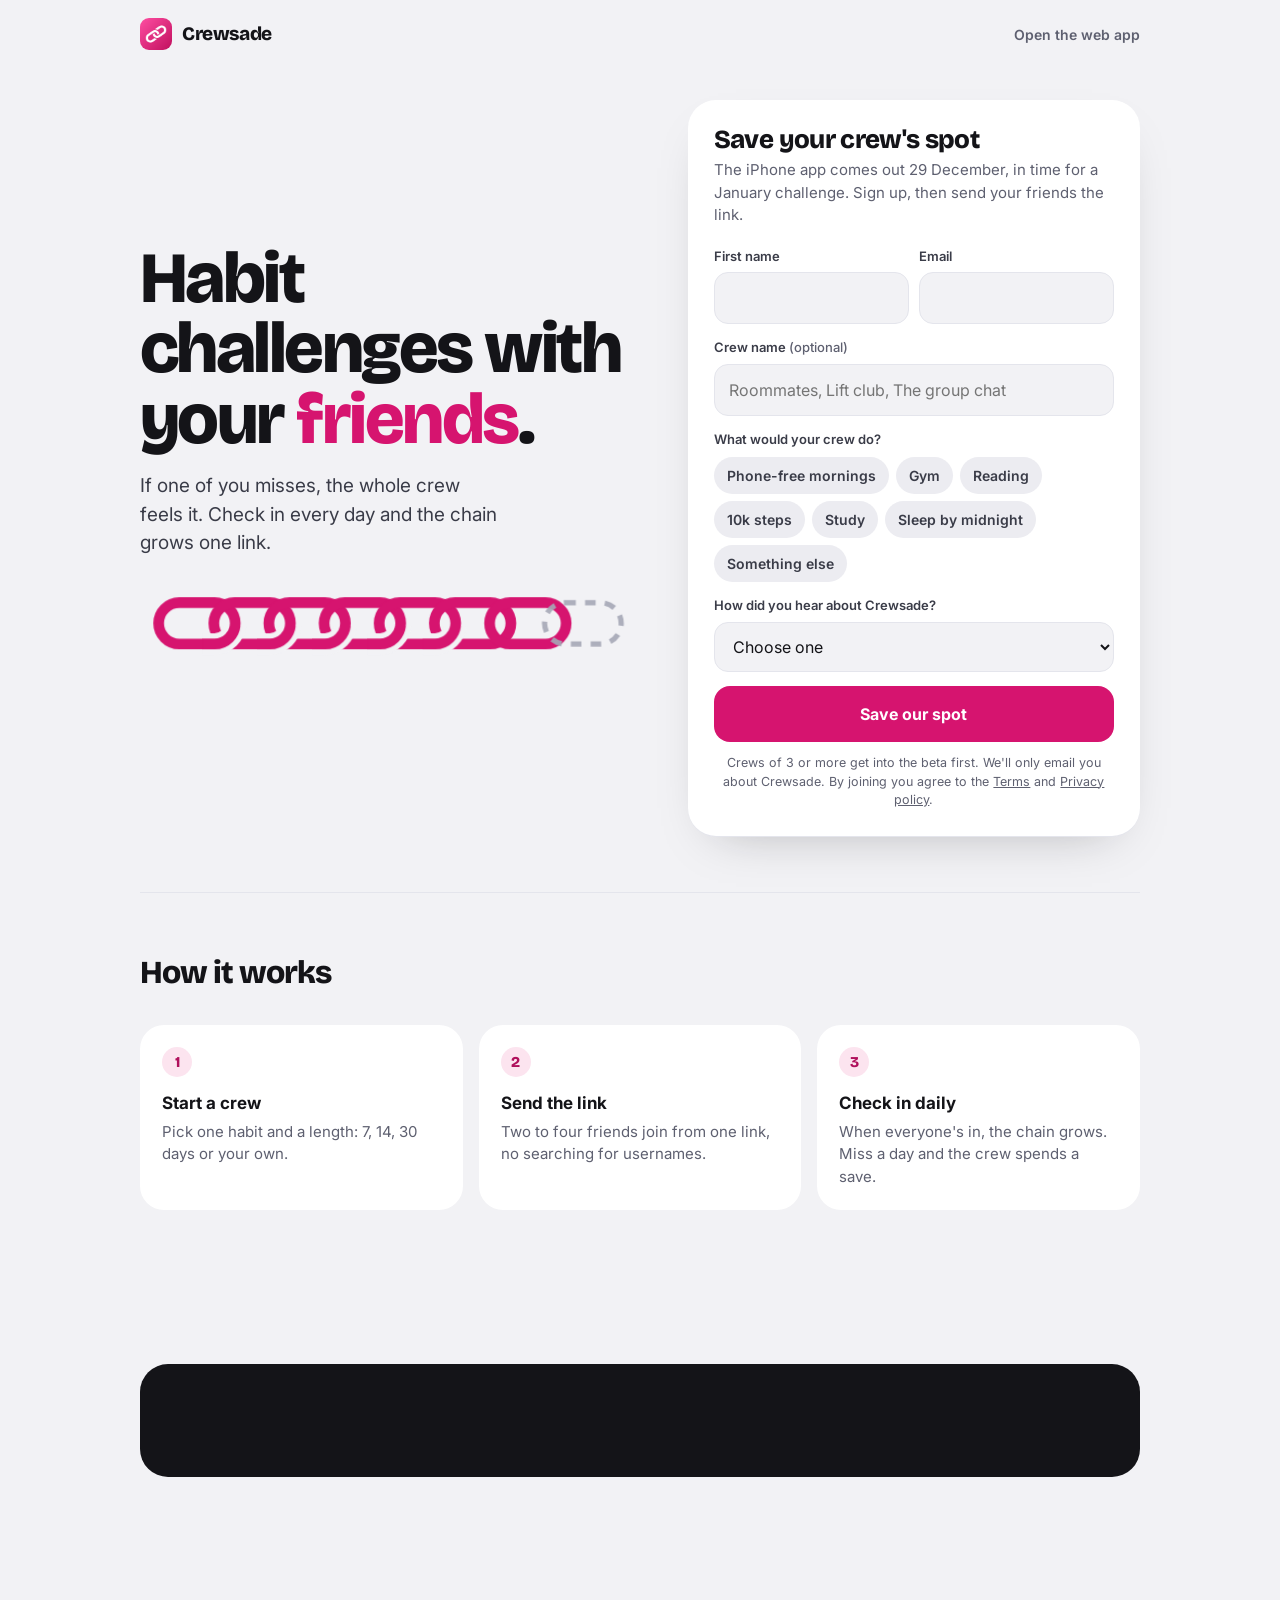
==== commit fb15168e: "Rename the app to Crewsade Co-Authored-By: Claude Opus 5.5 <noreply@anthropic.com> Claude-Session: h" ====
--- a/join/index.html
+++ b/join/index.html
@@ -3,13 +3,13 @@
 <head>
 <meta charset="utf-8">
 <meta name="viewport" content="width=device-width, initial-scale=1, viewport-fit=cover">
-<title>Chainge · Habit challenges with your friends</title>
+<title>Crewsade · Habit challenges with your friends</title>
 <meta name="description" content="Start a habit challenge with 2 to 4 friends. Everyone checks in each day, and the chain only grows when the whole crew is in.">
 <meta name="theme-color" content="#F2F2F5" media="(prefers-color-scheme: light)">
 <meta name="theme-color" content="#0E0F13" media="(prefers-color-scheme: dark)">
 <link rel="icon" href="../icon.svg" type="image/svg+xml">
 <link rel="apple-touch-icon" href="../icon-180.png">
-<meta property="og:title" content="Chainge: habit challenges with your friends">
+<meta property="og:title" content="Crewsade: habit challenges with your friends">
 <meta property="og:description" content="If one of you misses, the whole crew feels it. Save your crew's spot.">
 <meta property="og:image" content="https://tayneoh.github.io/cadence-crews/icon-512.png">
 <meta name="twitter:card" content="summary">
@@ -138,7 +138,7 @@
 <body>
 <div class="wrap">
   <header class="top">
-    <a class="brand" href="./"><img src="../icon-180.png" alt="">Chainge</a>
+    <a class="brand" href="./"><img src="../icon-180.png" alt="">Crewsade</a>
     <a class="app" href="../">Open the web app</a>
   </header>
 
@@ -176,7 +176,7 @@
               <div class="chips" id="challenges" role="group" aria-label="Challenge"></div>
             </div>
           </div>
-          <div class="field"><label class="f" for="heard">How did you hear about Chainge?</label>
+          <div class="field"><label class="f" for="heard">How did you hear about Crewsade?</label>
             <select class="in" id="heard">
               <option value="">Choose one</option>
               <option>TikTok</option><option>Instagram</option><option>A friend</option><option>YouTube</option><option>On campus</option><option>Somewhere else</option>
@@ -184,7 +184,7 @@
           </div>
           <p class="err" id="err" role="alert"></p>
           <button class="btn" id="submit" type="submit">Save our spot</button>
-          <p class="fine">Crews of 3 or more get into the beta first. We'll only email you about Chainge. By joining you agree to the <a href="../terms.html">Terms</a> and <a href="../privacy.html">Privacy policy</a>.</p>
+          <p class="fine">Crews of 3 or more get into the beta first. We'll only email you about Crewsade. By joining you agree to the <a href="../terms.html">Terms</a> and <a href="../privacy.html">Privacy policy</a>.</p>
         </form>
 
         <!-- after sign-up -->
@@ -228,7 +228,7 @@
   </main>
 
   <footer>
-    <span>Chainge</span>
+    <span>Crewsade</span>
     <a href="../terms.html">Terms</a>
     <a href="../privacy.html">Privacy</a>
     <a href="../">Web app</a>
@@ -444,10 +444,10 @@
     $('done-sub').textContent = need
       ? `Now get your crew. Send this link to ${need === 1 ? 'one more friend' : '2 to 4 friends'}. Crews of 3 or more get into the beta first.`
       : `Your crew has ${count} people, so you're in line for the beta. Send the link to anyone else who should join.`;
-    const msg = `I saved us a spot on Chainge${m.challenge ? ' for ' + m.challenge.toLowerCase() : ''}. Join my crew: ${link}`;
+    const msg = `I saved us a spot on Crewsade${m.challenge ? ' for ' + m.challenge.toLowerCase() : ''}. Join my crew: ${link}`;
     $('sms').href = 'sms:?&body=' + encodeURIComponent(msg);
     $('native').onclick = async () => {
-      if (navigator.share) { try { await navigator.share({title: 'Chainge', text: msg.replace(link, '').trim(), url: link}); } catch (e) {} }
+      if (navigator.share) { try { await navigator.share({title: 'Crewsade', text: msg.replace(link, '').trim(), url: link}); } catch (e) {} }
       else copy(msg);
     };
     $('copy').onclick = () => copy(link);
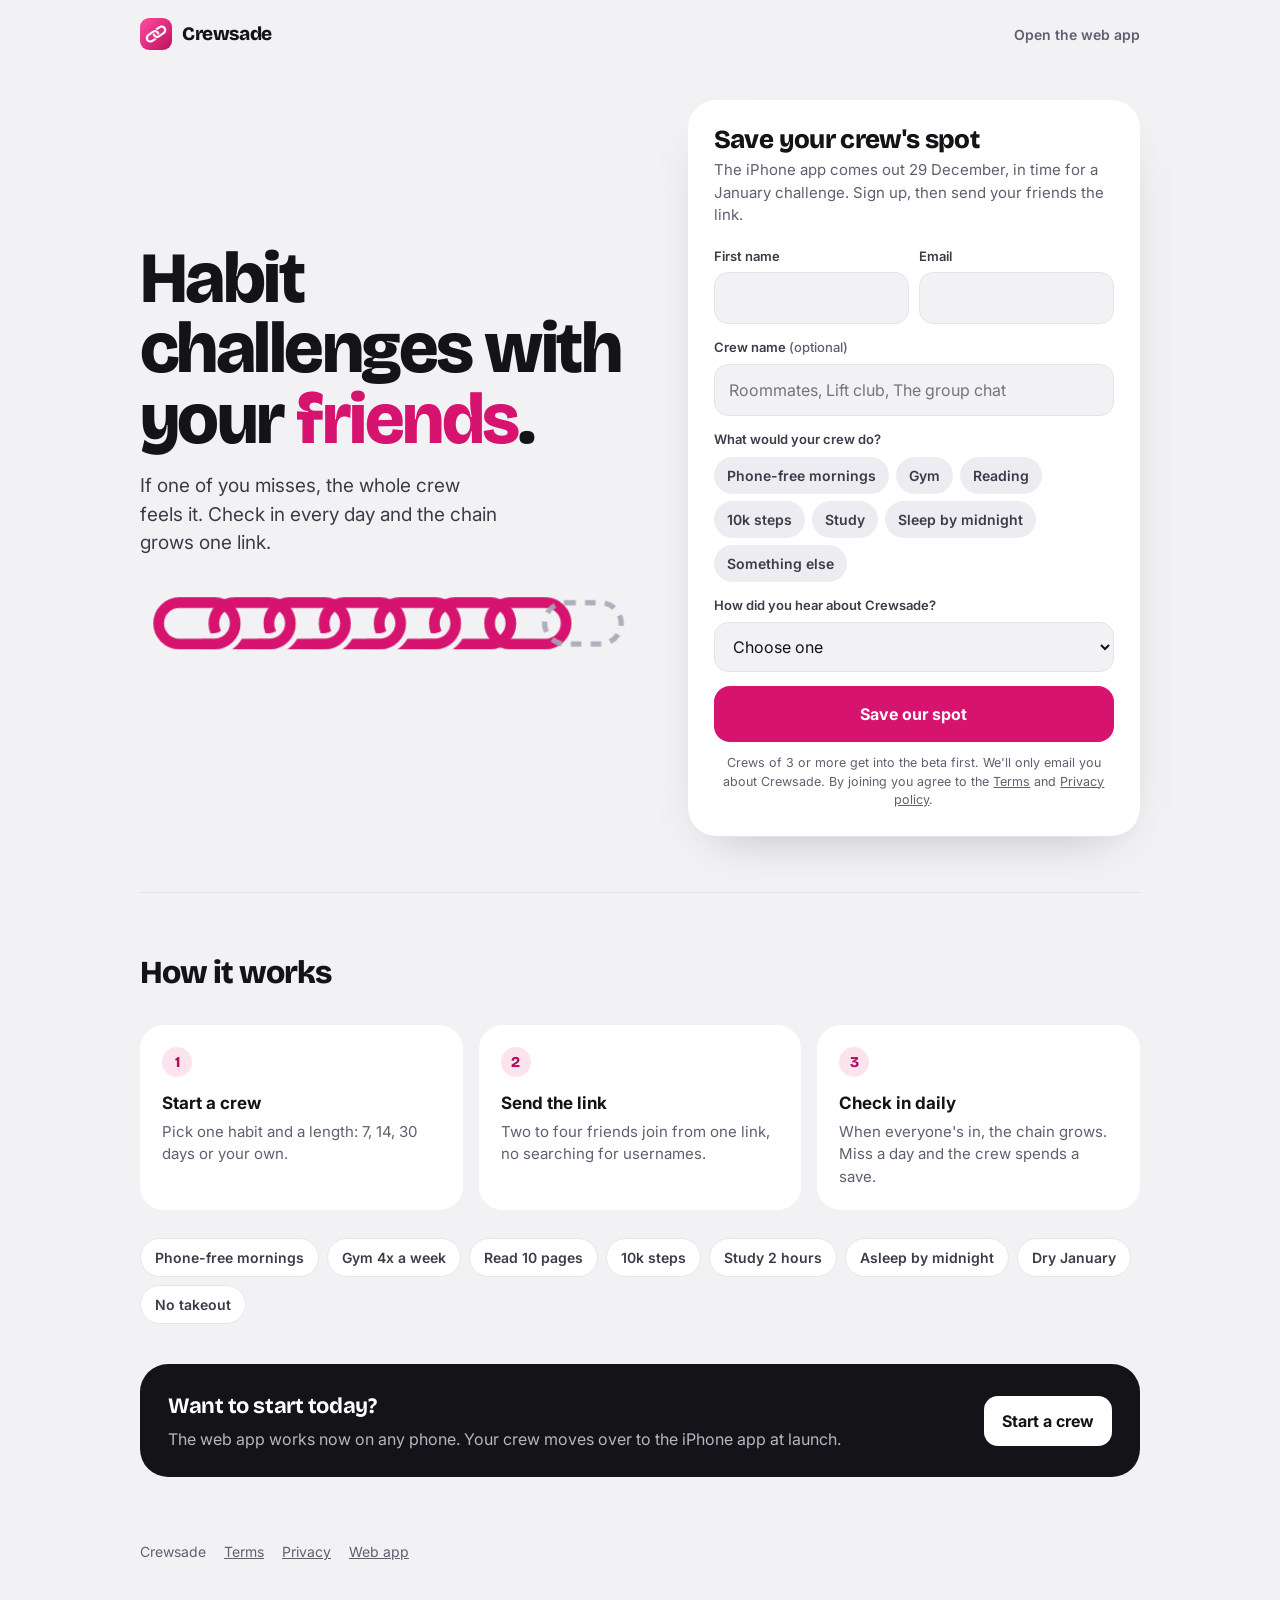
==== commit 1254f801: "Move links to the new address, crewsade-app.github.io/crewsade Co-Authored-By: Claude Opus 5.5 <nore" ====
--- a/join/index.html
+++ b/join/index.html
@@ -11,7 +11,7 @@
 <link rel="apple-touch-icon" href="../icon-180.png">
 <meta property="og:title" content="Crewsade: habit challenges with your friends">
 <meta property="og:description" content="If one of you misses, the whole crew feels it. Save your crew's spot.">
-<meta property="og:image" content="https://tayneoh.github.io/cadence-crews/icon-512.png">
+<meta property="og:image" content="https://crewsade-app.github.io/crewsade/icon-512.png">
 <meta name="twitter:card" content="summary">
 <link rel="preconnect" href="https://fonts.googleapis.com">
 <link rel="stylesheet" href="https://fonts.googleapis.com/css2?family=Bricolage+Grotesque:opsz,wght@12..96,500;12..96,700;12..96,800&family=Inter:wght@400;500;600;700&display=swap">
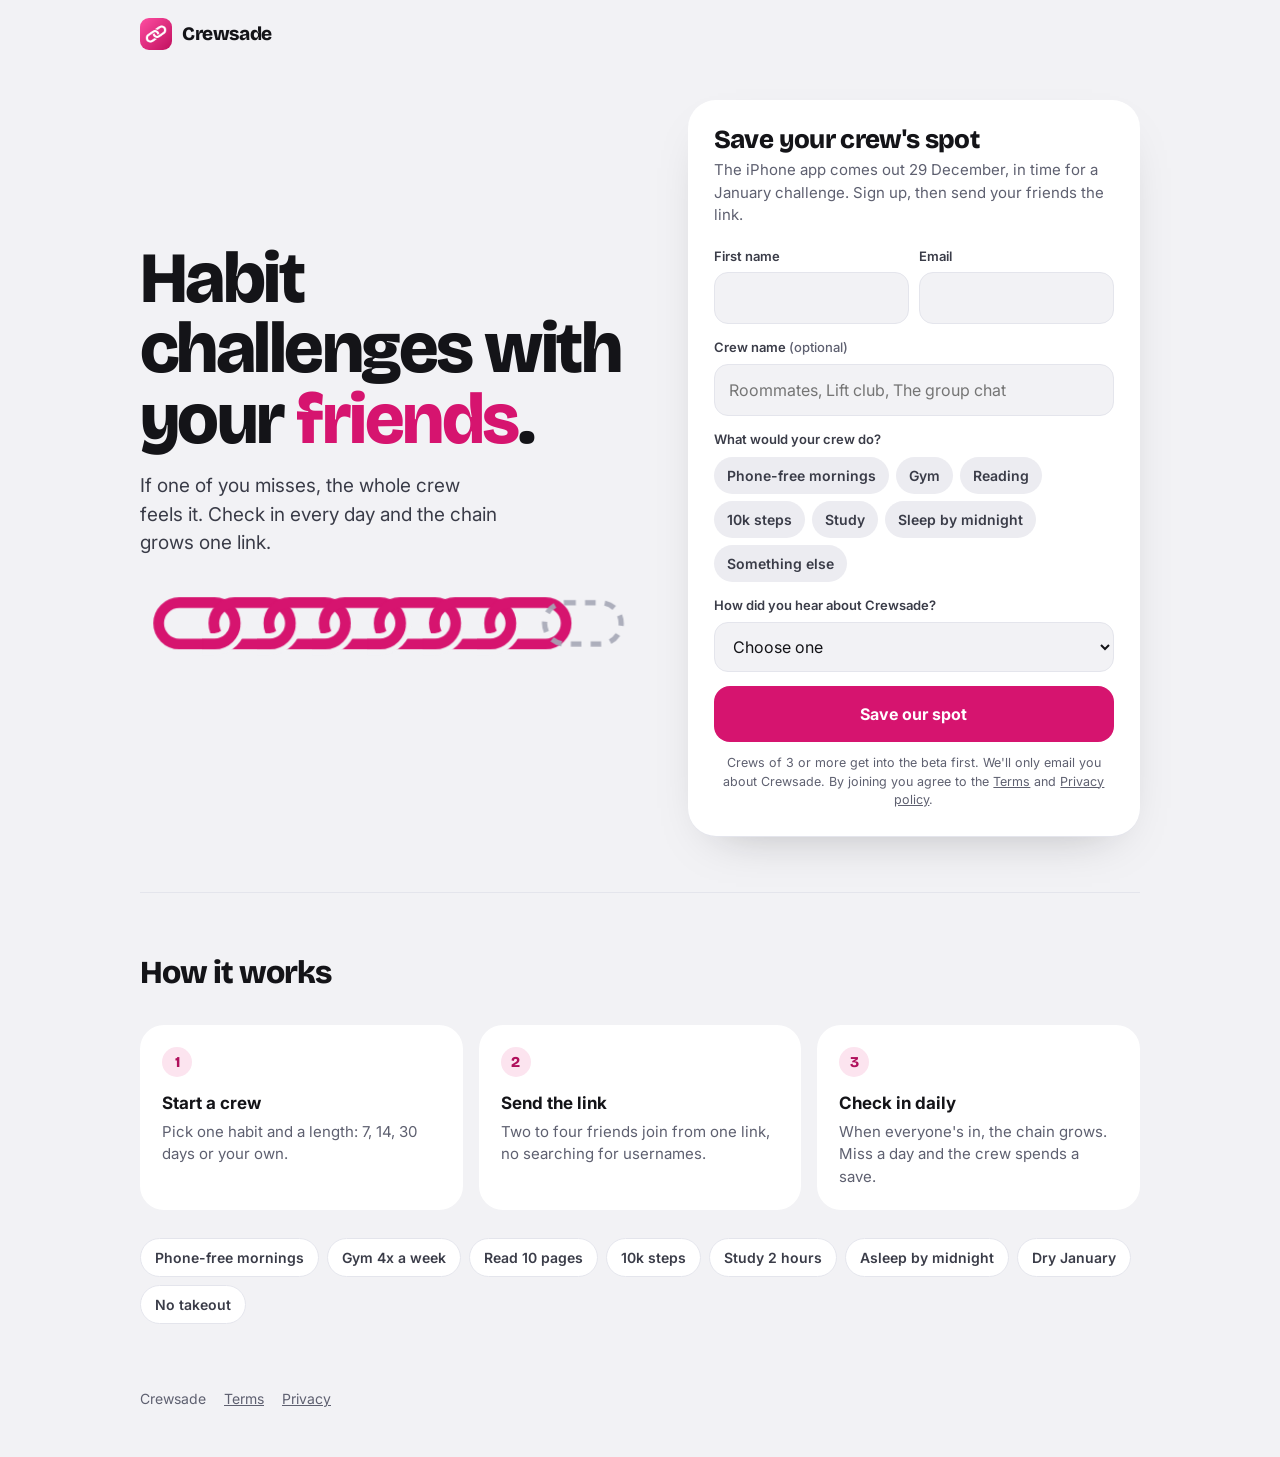
==== commit 2abe500a: "Waitlist site: remove every way to open or try the app Co-Authored-By: Claude Opus 5.5 <noreply@anth" ====
--- a/join/index.html
+++ b/join/index.html
@@ -45,8 +45,6 @@
 header.top{display:flex;align-items:center;justify-content:space-between;padding:18px 0}
 .brand{display:flex;align-items:center;gap:10px;font-family:var(--display);font-weight:800;font-size:19px;letter-spacing:-.02em;text-decoration:none}
 .brand img{width:32px;height:32px;border-radius:9px}
-.top a.app{font-size:14px;font-weight:600;color:var(--muted);text-decoration:none}
-.top a.app:hover{color:var(--ink)}
 
 .hero{display:grid;grid-template-columns:1.05fr .95fr;gap:48px;align-items:center;padding:32px 0 56px}
 h1{font-family:var(--display);font-weight:800;letter-spacing:-.035em;line-height:.98;font-size:clamp(42px,6.4vw,72px);margin:0 0 18px}
@@ -101,10 +99,6 @@
 .step p{margin:0;color:var(--muted);font-size:15px}
 .ideas{display:flex;flex-wrap:wrap;gap:8px;margin:28px 0 0}
 .ideas span{background:var(--card);border:1px solid var(--line);border-radius:99px;padding:8px 14px;font-size:14px;font-weight:600;color:var(--soft)}
-.now{display:flex;align-items:center;justify-content:space-between;gap:20px;flex-wrap:wrap;background:var(--hero);color:var(--hero-fg);border-radius:28px;padding:26px 28px;margin:40px 0 0}
-.now p{margin:4px 0 0;color:var(--hero-muted)}
-.now b{font-family:var(--display);font-size:22px;letter-spacing:-.02em}
-.now a{background:var(--hero-fg);color:var(--hero);text-decoration:none;font-weight:700;border-radius:14px;padding:13px 18px}
 footer{padding:40px 0 48px;color:var(--muted);font-size:14px;display:flex;gap:18px;flex-wrap:wrap}
 footer a{color:var(--muted)}
 
@@ -131,7 +125,6 @@
   .wrap{padding:0 16px}
   .card{padding:20px;border-radius:24px}
   .two{grid-template-columns:1fr}
-  .top a.app{display:none}
 }
 </style>
 </head>
@@ -139,7 +132,6 @@
 <div class="wrap">
   <header class="top">
     <a class="brand" href="./"><img src="../icon-180.png" alt="">Crewsade</a>
-    <a class="app" href="../">Open the web app</a>
   </header>
 
   <main>
@@ -198,13 +190,11 @@
             <button class="btn" id="native" type="button">Send to friends</button>
             <a class="btn ghost" id="sms" href="#" style="text-decoration:none">Text it</a>
           </div>
-          <p class="fine">Can't wait? <a href="../">Start a crew in the web app</a> today.</p>
         </div>
 
         <div id="already" class="hide">
           <h2>You're already on the list</h2>
-          <p class="sub">That email has a spot. If you lost your crew's link, ask a friend in your crew to send it again, or start a crew now in the web app.</p>
-          <a class="btn dark" href="../" style="text-decoration:none">Open the web app</a>
+          <p class="sub">That email has a spot. If you lost your crew's link, ask a friend in your crew to send it again.</p>
           <p class="fine"><a href="#" id="again">Use a different email</a></p>
         </div>
       </div>
@@ -220,10 +210,6 @@
       <div class="ideas" aria-label="Challenge ideas">
         <span>Phone-free mornings</span><span>Gym 4x a week</span><span>Read 10 pages</span><span>10k steps</span><span>Study 2 hours</span><span>Asleep by midnight</span><span>Dry January</span><span>No takeout</span>
       </div>
-      <div class="now">
-        <div><b>Want to start today?</b><p>The web app works now on any phone. Your crew moves over to the iPhone app at launch.</p></div>
-        <a href="../">Start a crew</a>
-      </div>
     </section>
   </main>
 
@@ -231,7 +217,6 @@
     <span>Crewsade</span>
     <a href="../terms.html">Terms</a>
     <a href="../privacy.html">Privacy</a>
-    <a href="../">Web app</a>
   </footer>
 </div>
 
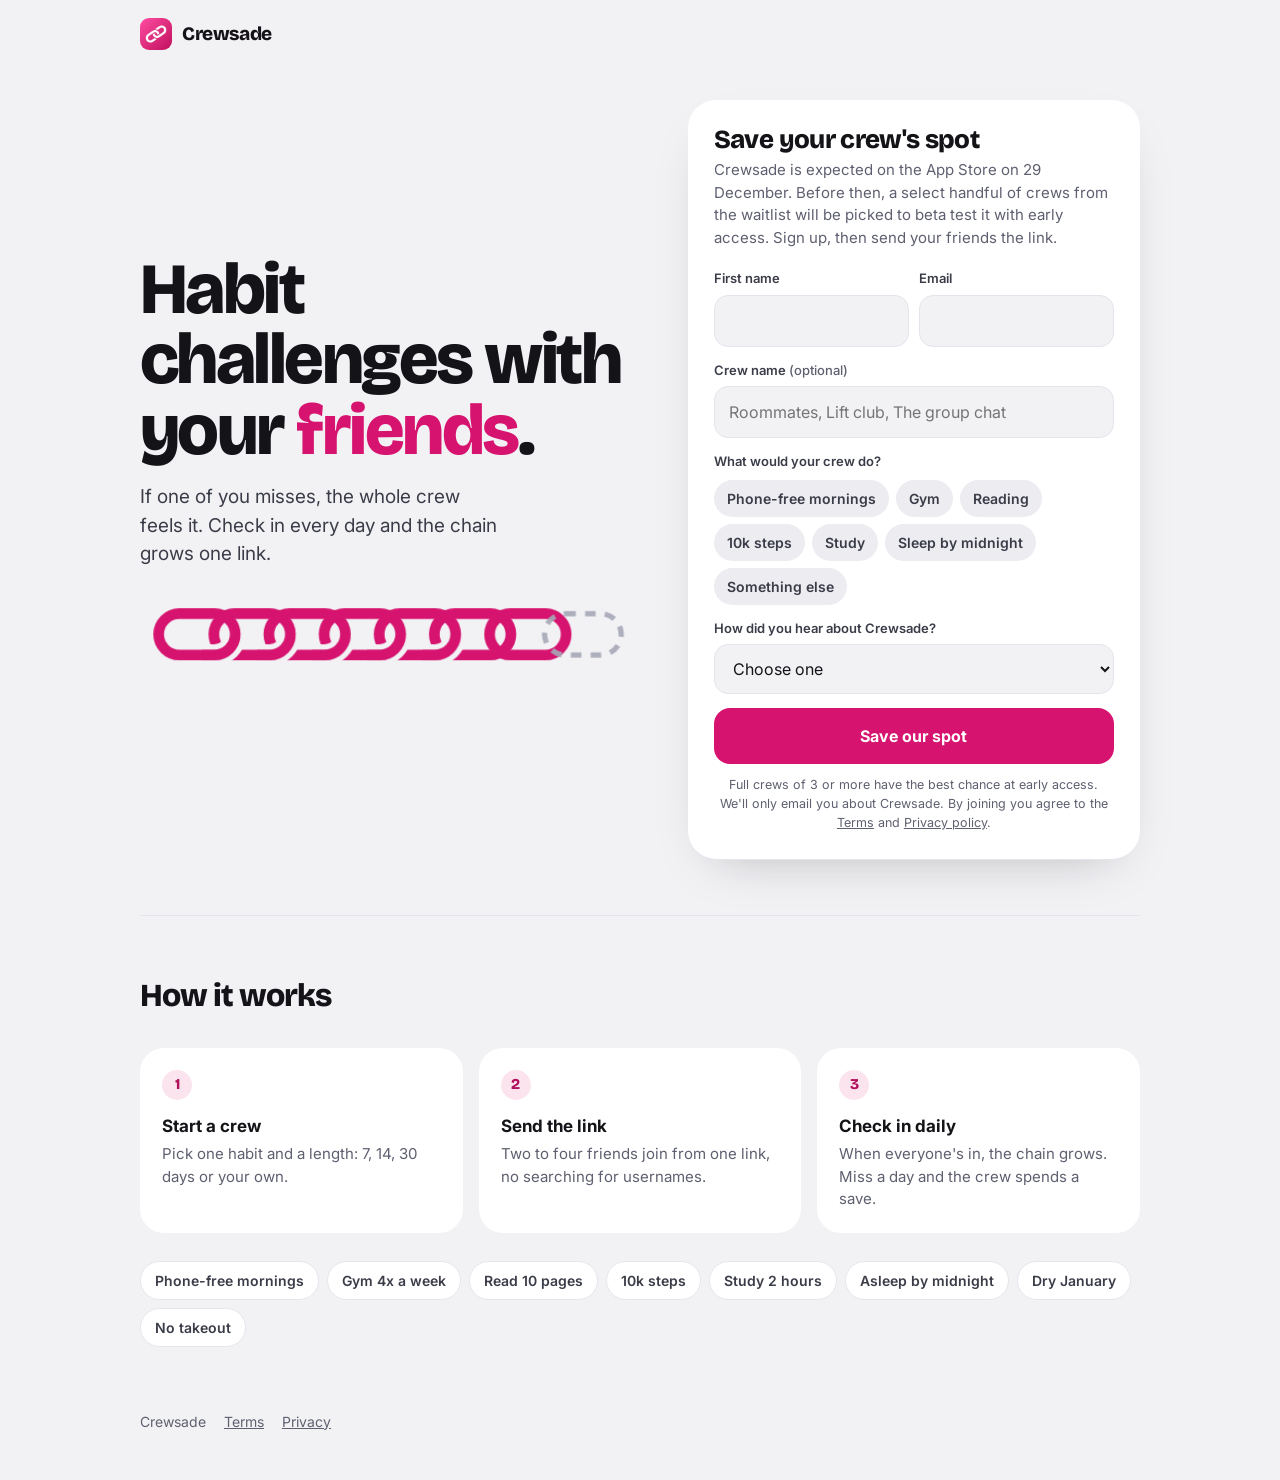
==== commit 7dd069a6: "Waitlist copy: expected 29 December, a few crews picked for early access Co-Authored-By: Claude Opus" ====
--- a/join/index.html
+++ b/join/index.html
@@ -154,7 +154,7 @@
           </div>
           <div id="fresh">
             <h2>Save your crew's spot</h2>
-            <p class="sub">The iPhone app comes out 29 December, in time for a January challenge. Sign up, then send your friends the link.</p>
+            <p class="sub">Crewsade is expected on the App Store on 29 December. Before then, a select handful of crews from the waitlist will be picked to beta test it with early access. Sign up, then send your friends the link.</p>
           </div>
 
           <div class="two">
@@ -176,7 +176,7 @@
           </div>
           <p class="err" id="err" role="alert"></p>
           <button class="btn" id="submit" type="submit">Save our spot</button>
-          <p class="fine">Crews of 3 or more get into the beta first. We'll only email you about Crewsade. By joining you agree to the <a href="../terms.html">Terms</a> and <a href="../privacy.html">Privacy policy</a>.</p>
+          <p class="fine">Full crews of 3 or more have the best chance at early access. We'll only email you about Crewsade. By joining you agree to the <a href="../terms.html">Terms</a> and <a href="../privacy.html">Privacy policy</a>.</p>
         </form>
 
         <!-- after sign-up -->
@@ -184,7 +184,7 @@
           <div class="invite-head"><div class="faces" id="done-faces"></div></div>
           <span class="crewtag" id="done-tag"></span>
           <h2 id="done-title">You're on the list</h2>
-          <p class="sub" id="done-sub">Now get your crew. Send this link to 2 to 4 friends. Crews of 3 or more get into the beta first.</p>
+          <p class="sub" id="done-sub">Now get your crew. Send this link to 2 to 4 friends. Full crews have the best chance of being picked for early access.</p>
           <div class="share"><input class="in" id="link" readonly aria-label="Your crew's link"><button class="btn dark" id="copy" type="button">Copy</button></div>
           <div class="grid3">
             <button class="btn" id="native" type="button">Send to friends</button>
@@ -379,8 +379,8 @@
       if (c.name) $('inv-tag').classList.remove('hide'); else $('inv-tag').classList.add('hide');
       $('inv-title').textContent = first ? `${first} saved you a spot` : 'Your crew saved you a spot';
       $('inv-sub').textContent = c.challenge
-        ? `Join ${c.count === 1 ? first || 'them' : 'the ' + c.count + ' of them'} on the list for ${c.challenge.toLowerCase()}. The app comes out 29 December.`
-        : 'Add your email to join them on the list. The app comes out 29 December.';
+        ? `Join ${c.count === 1 ? first || 'them' : 'the ' + c.count + ' of them'} on the list for ${c.challenge.toLowerCase()}. The app is expected 29 December, with early access for a few crews before then.`
+        : 'Add your email to join them on the list. The app is expected 29 December, with early access for a few crews before then.';
       $('submit').textContent = 'Join the crew';
     }).catch(() => {});
   }
@@ -427,8 +427,8 @@
     const need = Math.max(0, 3 - count);
     $('done-title').textContent = returning ? 'Your crew\'s spot is saved' : (count > 1 ? 'You\'re in the crew' : 'You\'re on the list');
     $('done-sub').textContent = need
-      ? `Now get your crew. Send this link to ${need === 1 ? 'one more friend' : '2 to 4 friends'}. Crews of 3 or more get into the beta first.`
-      : `Your crew has ${count} people, so you're in line for the beta. Send the link to anyone else who should join.`;
+      ? `Now get your crew. Send this link to ${need === 1 ? 'one more friend' : '2 to 4 friends'}. Full crews have the best chance of being picked for early access.`
+      : `Your crew has ${count} people, so you're in the running for early access. Send the link to anyone else who should join.`;
     const msg = `I saved us a spot on Crewsade${m.challenge ? ' for ' + m.challenge.toLowerCase() : ''}. Join my crew: ${link}`;
     $('sms').href = 'sms:?&body=' + encodeURIComponent(msg);
     $('native').onclick = async () => {
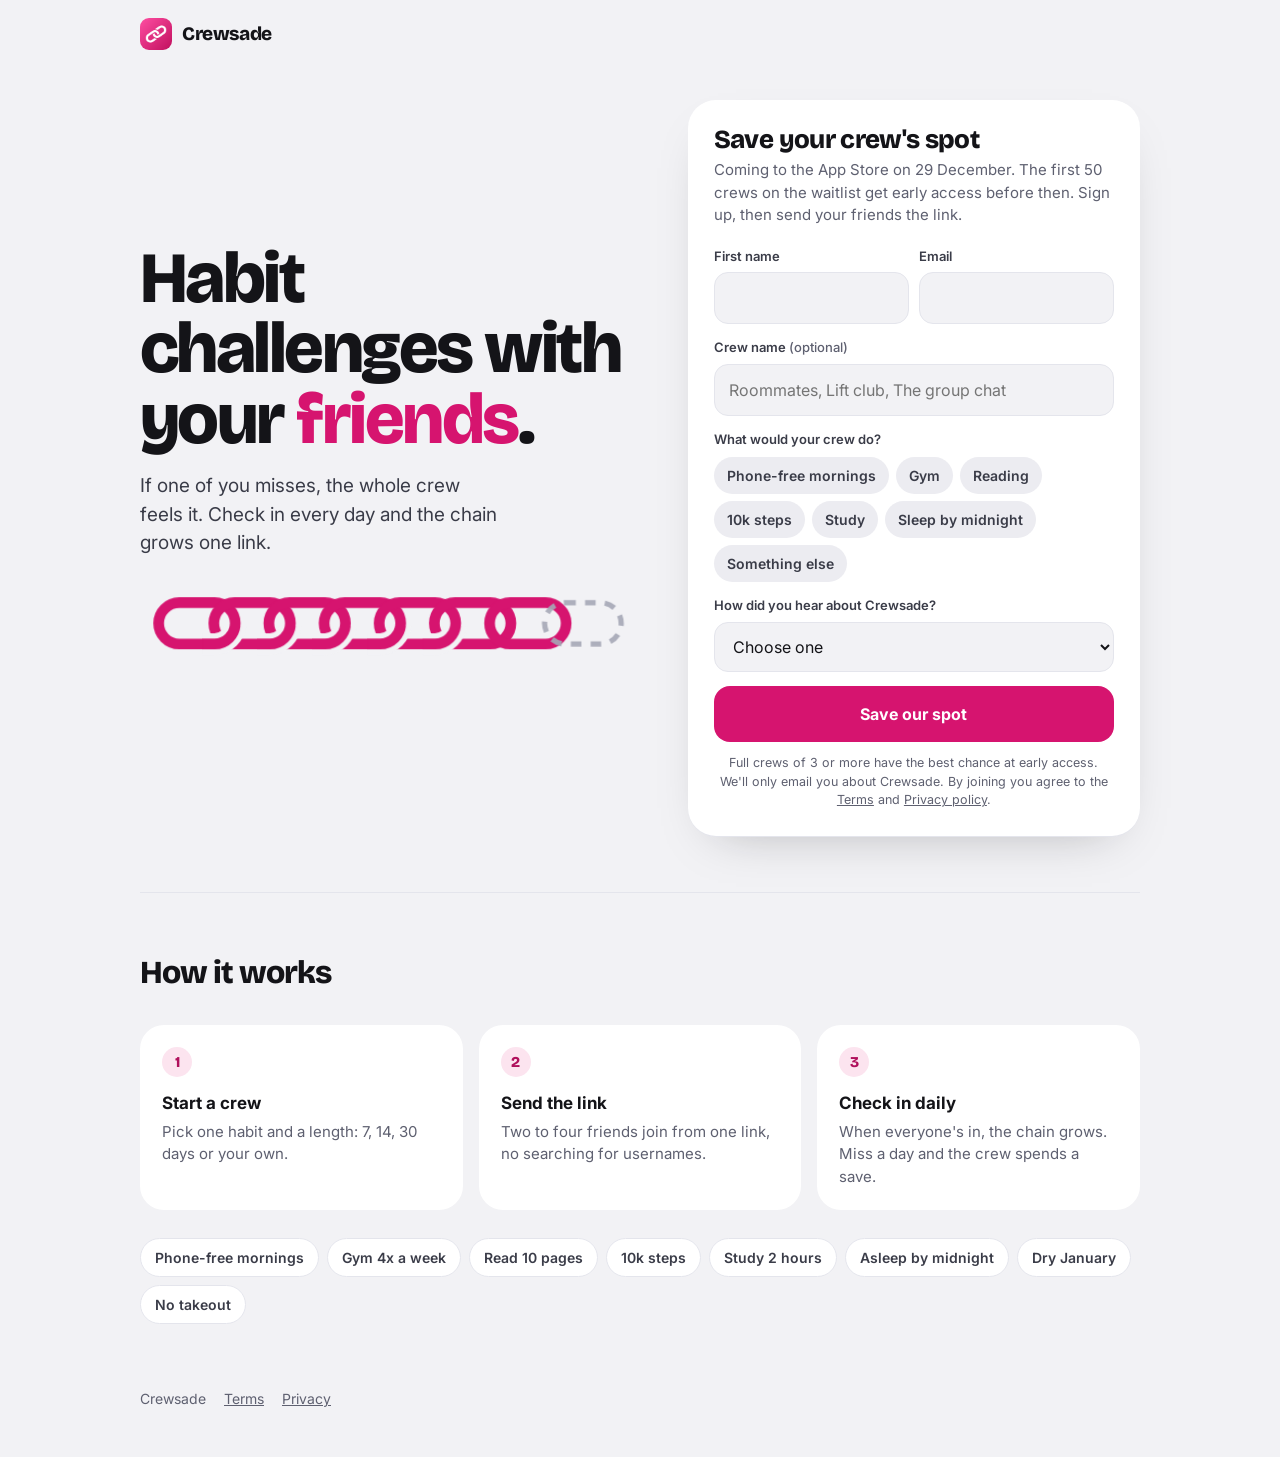
==== commit fd4c8a45: "feat(join): put the sign-up form on the first screen on phones Visitors from TikTok and Instagram op" ====
--- a/join/index.html
+++ b/join/index.html
@@ -119,6 +119,16 @@
 @media (max-width:860px){
   .hero{grid-template-columns:1fr;gap:28px;padding:16px 0 40px}
   .lede{max-width:none}
+  /* phones: headline, then the form right away, then the pitch and chain underneath.
+     Visitors from TikTok and Instagram land in a short in-app browser, so the email box has to be on the first screen. */
+  .hero{gap:0}
+  .hero-copy{display:contents}
+  .hero h1{order:0;font-size:clamp(34px,9vw,44px);margin:0 0 16px}
+  .hero #card{order:1;margin:0 0 28px}
+  .hero .lede{order:2;margin:0 0 18px}
+  .hero .chainbox{order:3}
+  .hero .counter{order:4}
+  .card .sub{margin:0 0 14px}
   .steps{grid-template-columns:1fr}
 }
 @media (max-width:420px){
@@ -136,7 +146,7 @@
 
   <main>
     <section class="hero">
-      <div>
+      <div class="hero-copy">
         <h1>Habit challenges with your <em>friends</em>.</h1>
         <p class="lede">If one of you misses, the whole crew feels it. Check in every day and the chain grows one link.</p>
         <div class="chainbox" id="chain" aria-hidden="true"></div>
@@ -154,7 +164,7 @@
           </div>
           <div id="fresh">
             <h2>Save your crew's spot</h2>
-            <p class="sub">Crewsade is expected on the App Store on 29 December. Before then, a select handful of crews from the waitlist will be picked to beta test it with early access. Sign up, then send your friends the link.</p>
+            <p class="sub">Coming to the App Store on 29 December. The first 50 crews on the waitlist get early access before then. Sign up, then send your friends the link.</p>
           </div>
 
           <div class="two">
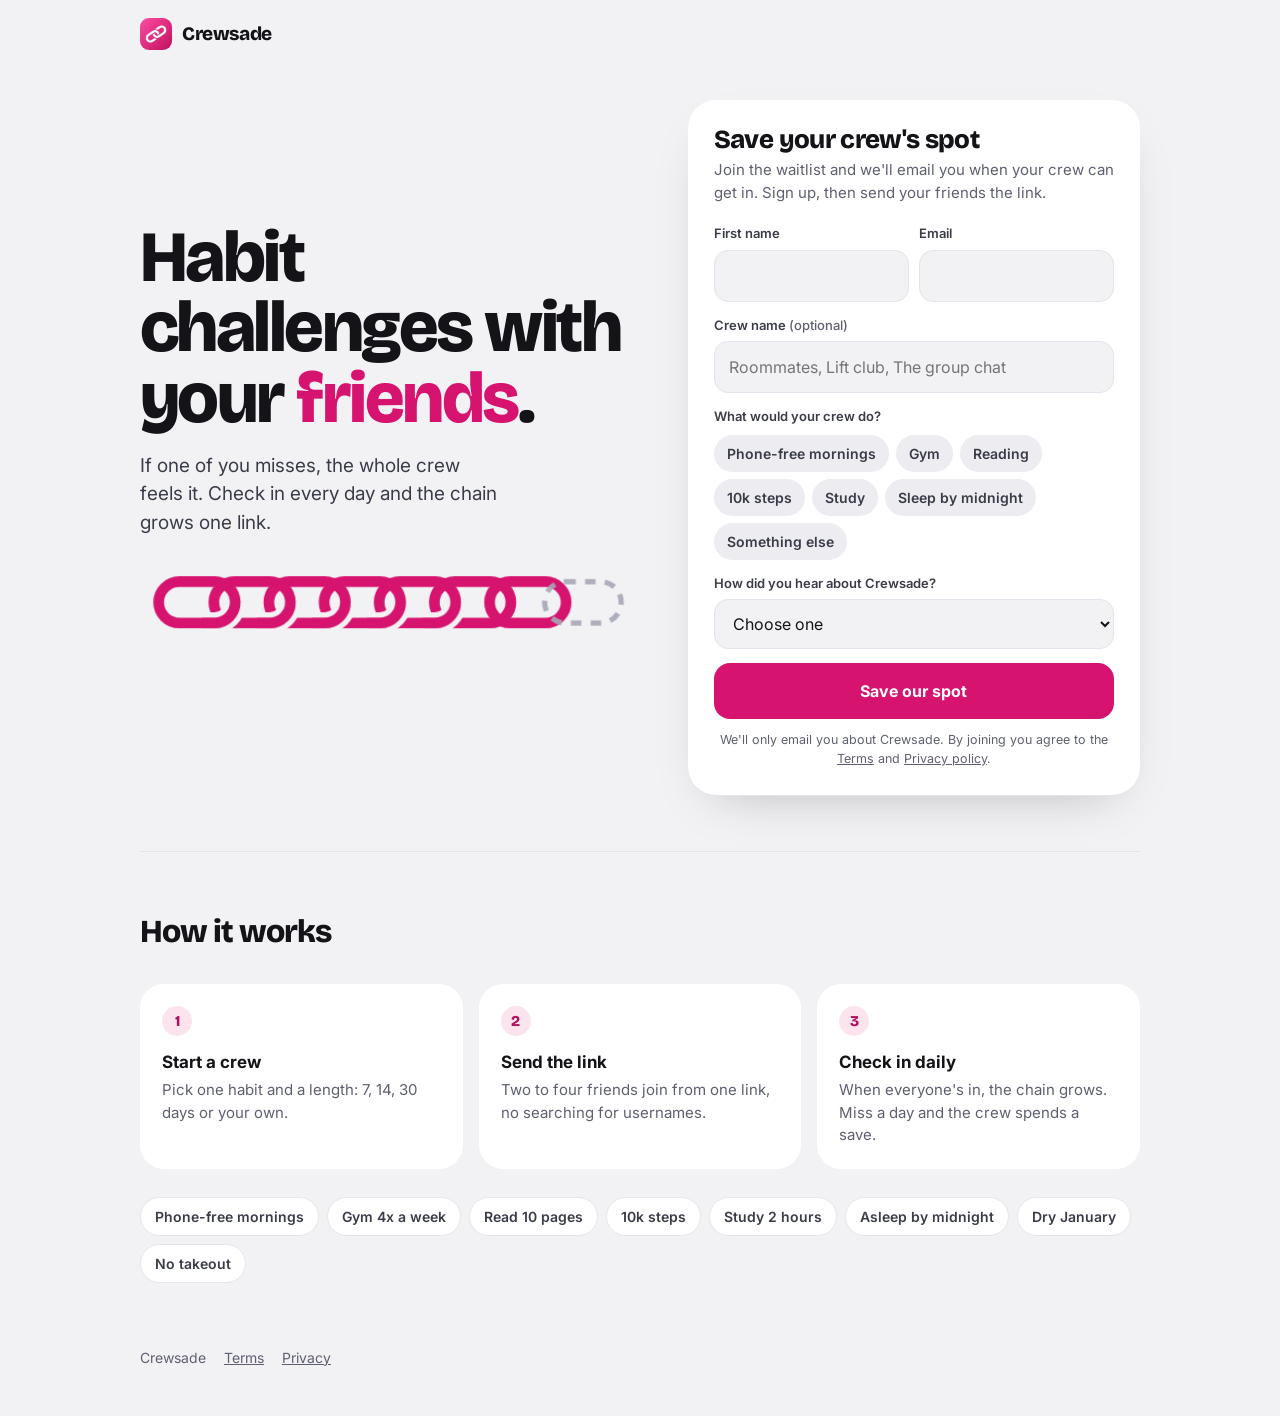
==== commit ddc850ca: "fix(join): drop launch date, crew count and early-access promises Tayne doesn't want to commit to ho" ====
--- a/join/index.html
+++ b/join/index.html
@@ -164,7 +164,7 @@
           </div>
           <div id="fresh">
             <h2>Save your crew's spot</h2>
-            <p class="sub">Coming to the App Store on 29 December. The first 50 crews on the waitlist get early access before then. Sign up, then send your friends the link.</p>
+            <p class="sub">Join the waitlist and we'll email you when your crew can get in. Sign up, then send your friends the link.</p>
           </div>
 
           <div class="two">
@@ -186,7 +186,7 @@
           </div>
           <p class="err" id="err" role="alert"></p>
           <button class="btn" id="submit" type="submit">Save our spot</button>
-          <p class="fine">Full crews of 3 or more have the best chance at early access. We'll only email you about Crewsade. By joining you agree to the <a href="../terms.html">Terms</a> and <a href="../privacy.html">Privacy policy</a>.</p>
+          <p class="fine">We'll only email you about Crewsade. By joining you agree to the <a href="../terms.html">Terms</a> and <a href="../privacy.html">Privacy policy</a>.</p>
         </form>
 
         <!-- after sign-up -->
@@ -194,7 +194,7 @@
           <div class="invite-head"><div class="faces" id="done-faces"></div></div>
           <span class="crewtag" id="done-tag"></span>
           <h2 id="done-title">You're on the list</h2>
-          <p class="sub" id="done-sub">Now get your crew. Send this link to 2 to 4 friends. Full crews have the best chance of being picked for early access.</p>
+          <p class="sub" id="done-sub">Now get your crew. Send this link to 2 to 4 friends so you're all on the list together.</p>
           <div class="share"><input class="in" id="link" readonly aria-label="Your crew's link"><button class="btn dark" id="copy" type="button">Copy</button></div>
           <div class="grid3">
             <button class="btn" id="native" type="button">Send to friends</button>
@@ -389,8 +389,8 @@
       if (c.name) $('inv-tag').classList.remove('hide'); else $('inv-tag').classList.add('hide');
       $('inv-title').textContent = first ? `${first} saved you a spot` : 'Your crew saved you a spot';
       $('inv-sub').textContent = c.challenge
-        ? `Join ${c.count === 1 ? first || 'them' : 'the ' + c.count + ' of them'} on the list for ${c.challenge.toLowerCase()}. The app is expected 29 December, with early access for a few crews before then.`
-        : 'Add your email to join them on the list. The app is expected 29 December, with early access for a few crews before then.';
+        ? `Join ${c.count === 1 ? first || 'them' : 'the ' + c.count + ' of them'} on the list for ${c.challenge.toLowerCase()}. We'll email you when your crew can get in.`
+        : 'Add your email to join them on the list. We\'ll email you when your crew can get in.';
       $('submit').textContent = 'Join the crew';
     }).catch(() => {});
   }
@@ -437,8 +437,8 @@
     const need = Math.max(0, 3 - count);
     $('done-title').textContent = returning ? 'Your crew\'s spot is saved' : (count > 1 ? 'You\'re in the crew' : 'You\'re on the list');
     $('done-sub').textContent = need
-      ? `Now get your crew. Send this link to ${need === 1 ? 'one more friend' : '2 to 4 friends'}. Full crews have the best chance of being picked for early access.`
-      : `Your crew has ${count} people, so you're in the running for early access. Send the link to anyone else who should join.`;
+      ? `Now get your crew. Send this link to ${need === 1 ? 'one more friend' : '2 to 4 friends'}. That way you're all on the list together.`
+      : `Your crew has ${count} people on the list. Send the link to anyone else who should join.`;
     const msg = `I saved us a spot on Crewsade${m.challenge ? ' for ' + m.challenge.toLowerCase() : ''}. Join my crew: ${link}`;
     $('sms').href = 'sms:?&body=' + encodeURIComponent(msg);
     $('native').onclick = async () => {
